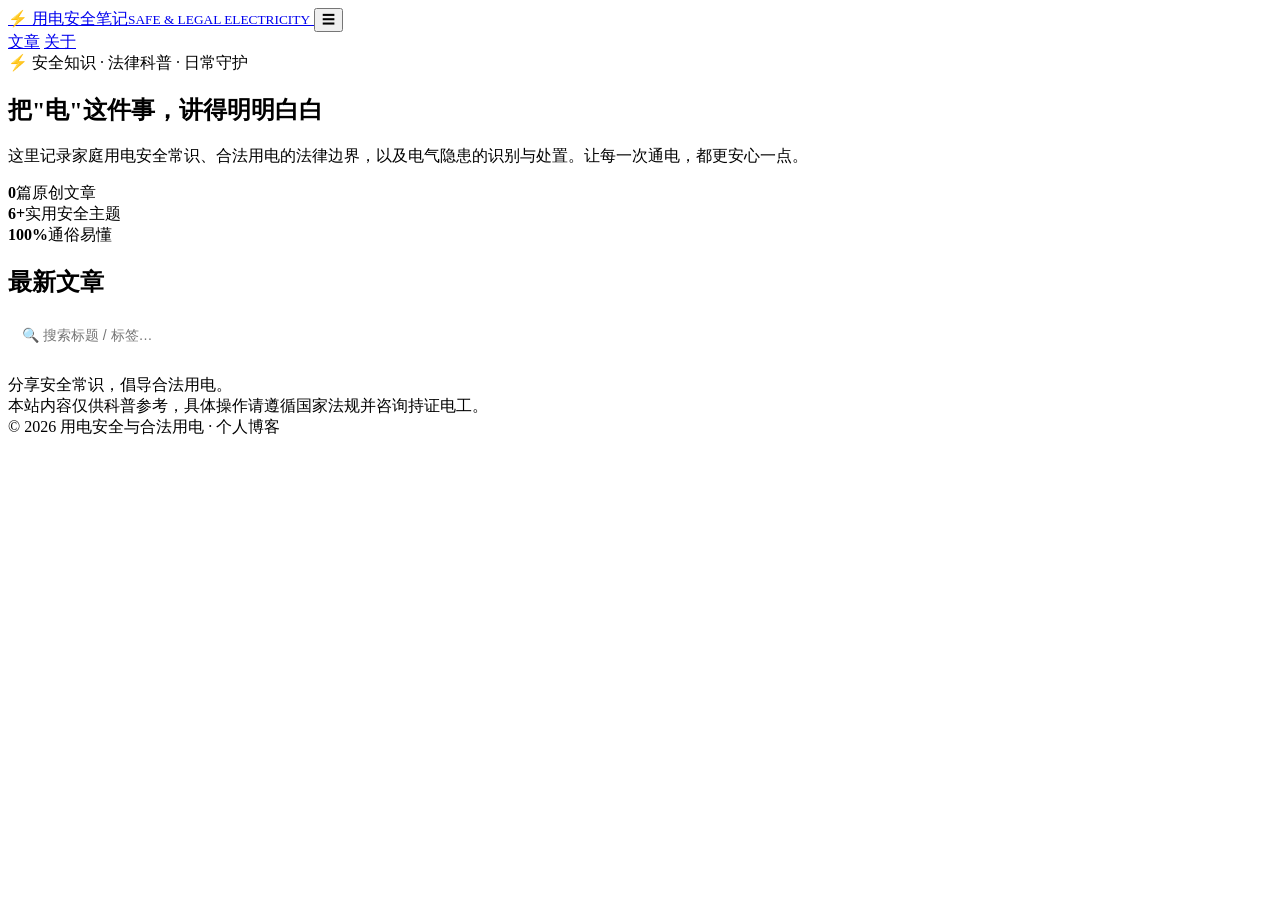
==== index.html @ 0af5bb48 "add index.html (via API)" ====
<!DOCTYPE html>
<html lang="zh-CN">
<head>
  <meta charset="UTF-8" />
  <meta name="viewport" content="width=device-width, initial-scale=1.0" />
  <title>用电安全与合法用电 · 个人博客</title>
  <meta name="description" content="专注家庭用电安全、合法用电与电气隐患排查的个人博客。" />
  <link rel="stylesheet" href="css/style.css" />
</head>
<body>
  <!-- 顶部导航 -->
  <header class="site-header">
    <div class="wrap nav">
      <a class="brand" href="index.html">
        <span class="logo">⚡</span>
        <span>用电安全笔记<small>SAFE &amp; LEGAL ELECTRICITY</small></span>
      </a>
      <button class="nav-toggle" aria-label="菜单">☰</button>
      <nav class="nav-links">
        <a href="index.html" class="active">文章</a>
        <a href="about.html">关于</a>
      </nav>
    </div>
  </header>

  <!-- Hero -->
  <section class="hero">
    <div class="wrap">
      <span class="badge">⚡ 安全知识 · 法律科普 · 日常守护</span>
      <h1>把"电"这件事，讲得明明白白</h1>
      <p>这里记录家庭用电安全常识、合法用电的法律边界，以及电气隐患的识别与处置。让每一次通电，都更安心一点。</p>
      <div class="hero-stats">
        <div><b id="article-count">0</b><span>篇原创文章</span></div>
        <div><b>6+</b><span>实用安全主题</span></div>
        <div><b>100%</b><span>通俗易懂</span></div>
      </div>
    </div>
  </section>

  <!-- 文章列表 -->
  <main class="section wrap">
    <div class="section-head">
      <h2><span class="bar"></span>最新文章</h2>
      <input id="search-input" type="search" placeholder="🔍 搜索标题 / 标签…"
        style="padding:9px 14px;border:1px solid var(--line);border-radius:999px;width:240px;font-size:14px;outline:none;" />
    </div>

    <div id="tag-bar" class="tag-bar"></div>
    <div id="card-grid" class="card-grid"></div>
  </main>

  <!-- 页脚 -->
  <footer class="site-footer">
    <div class="wrap">
      <div>
        <div style="font-weight:800;font-size:17px;color:#fff;">用电安全笔记</div>
        <div class="small">分享安全常识，倡导合法用电。</div>
      </div>
      <div class="small">
        本站内容仅供科普参考，具体操作请遵循国家法规并咨询持证电工。<br />
        © 2026 用电安全与合法用电 · 个人博客
      </div>
    </div>
  </footer>

  <script src="js/marked.min.js"></script>
  <script src="js/articles.js"></script>
  <script src="js/app.js"></script>
</body>
</html>
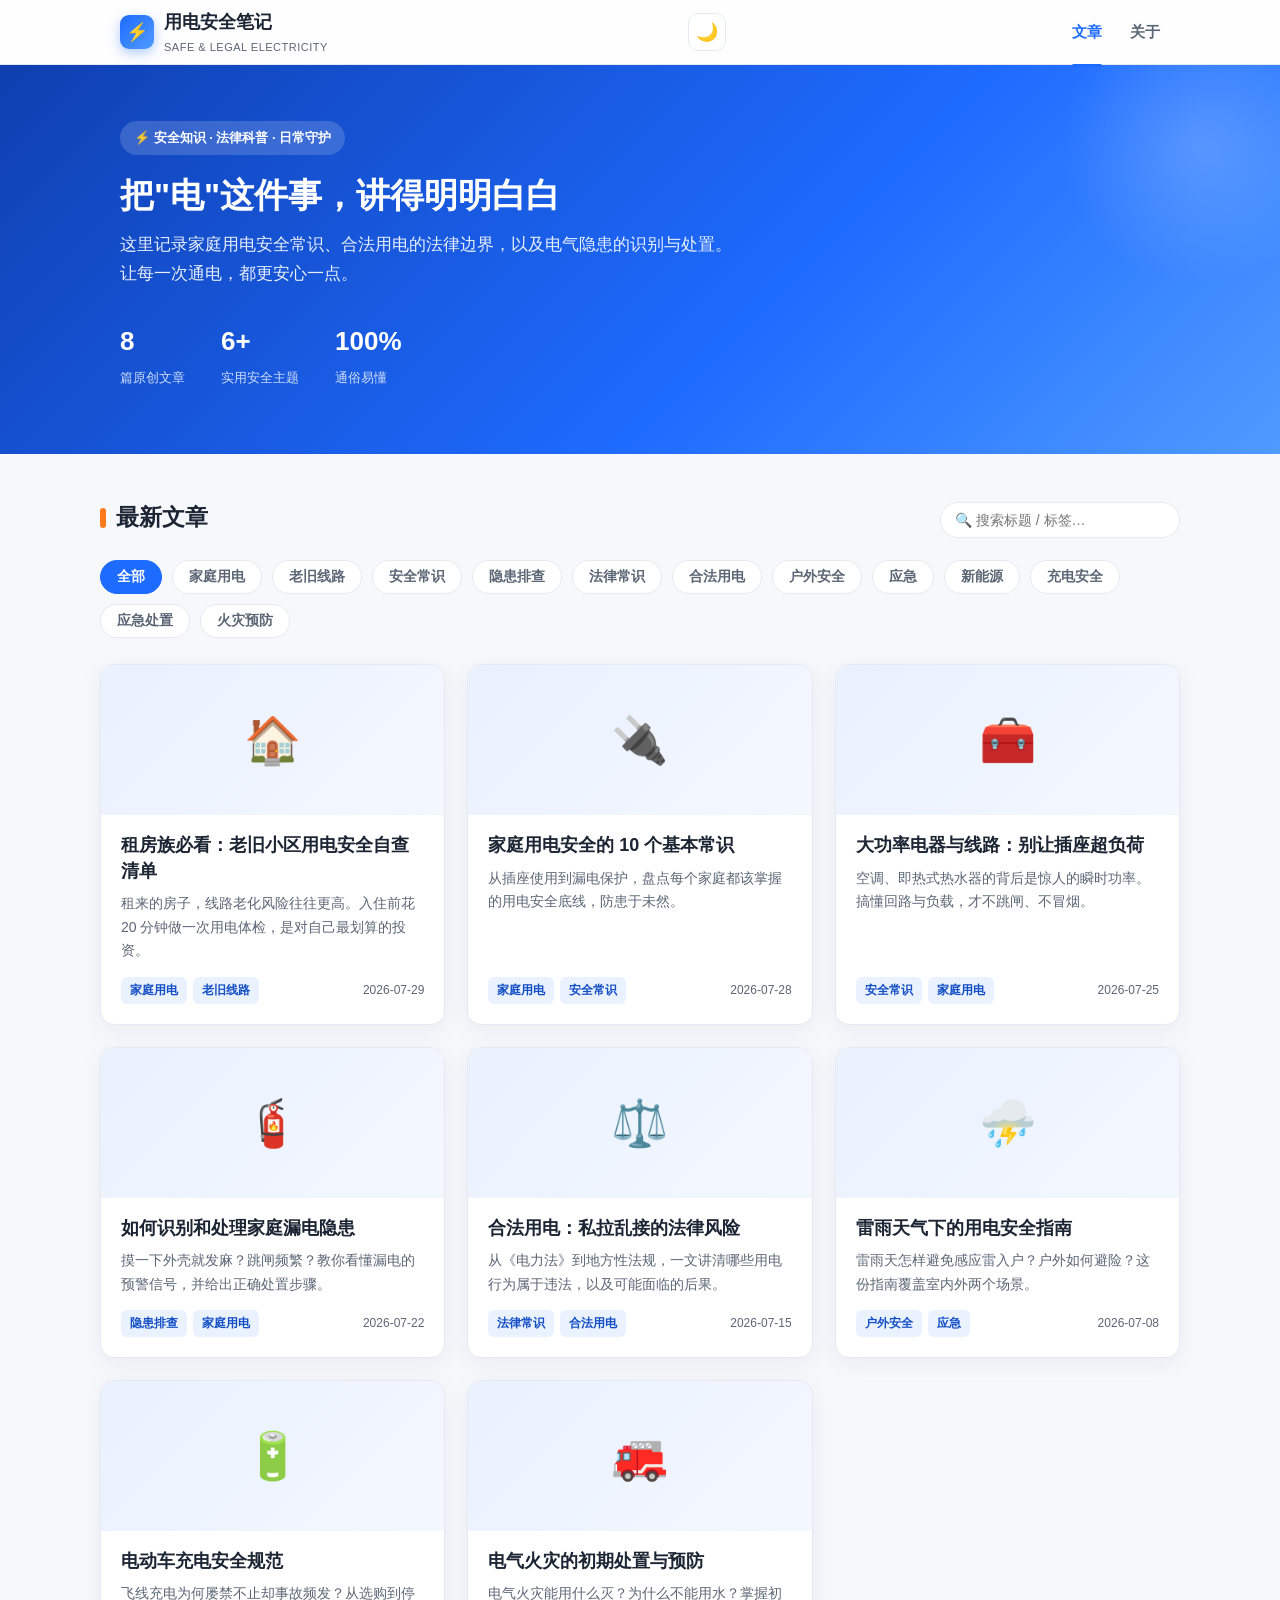
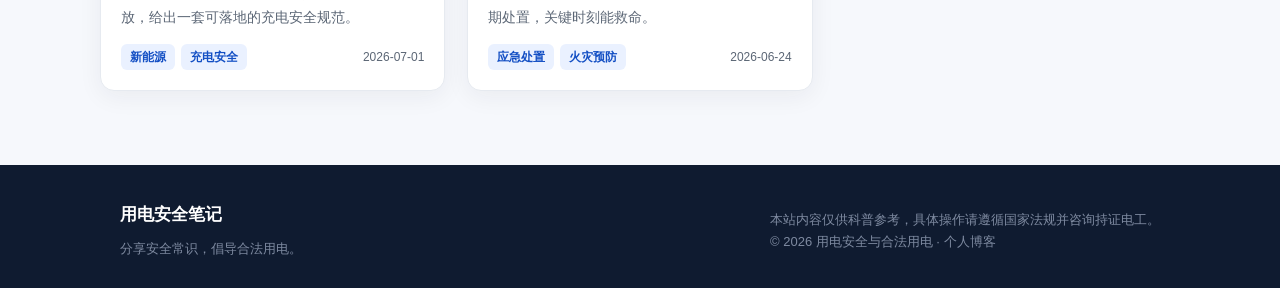
==== commit 6fd1901e: "feat: 暗色模式 + Giscus 评论区 + 2 篇新文章" ====
--- a/index.html
+++ b/index.html
@@ -16,6 +16,7 @@
         <span>用电安全笔记<small>SAFE &amp; LEGAL ELECTRICITY</small></span>
       </a>
       <button class="nav-toggle" aria-label="菜单">☰</button>
+      <button class="theme-toggle" aria-label="切换主题">🌙</button>
       <nav class="nav-links">
         <a href="index.html" class="active">文章</a>
         <a href="about.html">关于</a>
--- a/css/style.css
+++ b/css/style.css
@@ -0,0 +1,305 @@
+/* ===========================================================
+   用电安全与合法用电 · 个人博客样式
+   配色：电光蓝(主) / 警示橙(强调) / 浅灰底
+   =========================================================== */
+
+:root {
+  --blue: #1e6bff;
+  --blue-dark: #134fc4;
+  --blue-soft: #eaf1ff;
+  --orange: #ff7a1a;
+  --orange-soft: #fff1e6;
+  --ink: #1c2533;
+  --ink-soft: #5b6675;
+  --line: #e6eaf0;
+  --bg: #f6f8fc;
+  --card: #ffffff;
+  --radius: 14px;
+  --shadow: 0 6px 24px rgba(28, 37, 51, 0.06);
+  --shadow-hover: 0 12px 36px rgba(30, 107, 255, 0.14);
+  --maxw: 1080px;
+  --code-bg: #f1f4f9;
+}
+
+* { box-sizing: border-box; }
+
+html { scroll-behavior: smooth; }
+
+body {
+  margin: 0;
+  font-family: -apple-system, BlinkMacSystemFont, "Segoe UI", "PingFang SC",
+    "Hiragino Sans GB", "Microsoft YaHei", sans-serif;
+  color: var(--ink);
+  background: var(--bg);
+  line-height: 1.7;
+  -webkit-font-smoothing: antialiased;
+}
+
+a { color: var(--blue); text-decoration: none; }
+a:hover { text-decoration: underline; }
+
+img { max-width: 100%; display: block; }
+
+.wrap { max-width: var(--maxw); margin: 0 auto; padding: 0 20px; }
+
+/* ----------------------- 顶部导航 ----------------------- */
+.site-header {
+  position: sticky;
+  top: 0;
+  z-index: 50;
+  background: rgba(255, 255, 255, 0.86);
+  backdrop-filter: saturate(160%) blur(10px);
+  border-bottom: 1px solid var(--line);
+}
+.nav {
+  display: flex;
+  align-items: center;
+  justify-content: space-between;
+  height: 64px;
+}
+.brand {
+  display: flex;
+  align-items: center;
+  gap: 10px;
+  font-weight: 800;
+  font-size: 18px;
+  color: var(--ink);
+}
+.brand:hover { text-decoration: none; }
+.brand .logo {
+  width: 34px; height: 34px;
+  border-radius: 9px;
+  background: linear-gradient(135deg, var(--blue), #4f9bff);
+  display: grid; place-items: center;
+  color: #fff; font-size: 18px;
+  box-shadow: 0 4px 12px rgba(30, 107, 255, 0.35);
+}
+.brand small { display:block; font-size: 11px; font-weight: 500; color: var(--ink-soft); letter-spacing: .5px; }
+
+.nav-links { display: flex; gap: 28px; align-items: center; }
+.nav-links a {
+  color: var(--ink-soft);
+  font-weight: 600;
+  font-size: 15px;
+  position: relative;
+}
+.nav-links a.active, .nav-links a:hover { color: var(--blue); text-decoration: none; }
+.nav-links a.active::after {
+  content: ""; position: absolute; left: 0; right: 0; bottom: -22px;
+  height: 3px; border-radius: 3px; background: var(--blue);
+}
+.nav-toggle { display: none; background: none; border: 0; font-size: 24px; cursor: pointer; color: var(--ink); }
+
+/* ----------------------- Hero ----------------------- */
+.hero {
+  background: linear-gradient(135deg, #0f3fb0 0%, #1e6bff 60%, #4f9bff 100%);
+  color: #fff;
+  padding: 56px 0 64px;
+  position: relative;
+  overflow: hidden;
+}
+.hero::after {
+  content: ""; position: absolute; right: -60px; top: -60px;
+  width: 280px; height: 280px; border-radius: 50%;
+  background: radial-gradient(circle, rgba(255,255,255,.18), transparent 70%);
+}
+.hero h1 { font-size: 34px; margin: 0 0 14px; font-weight: 800; line-height: 1.3; }
+.hero p { font-size: 17px; max-width: 620px; color: rgba(255,255,255,.9); margin: 0; }
+.hero .badge {
+  display: inline-flex; align-items: center; gap: 8px;
+  background: rgba(255,255,255,.16); padding: 6px 14px; border-radius: 999px;
+  font-size: 13px; margin-bottom: 18px; font-weight: 600;
+}
+.hero-stats { display: flex; gap: 36px; margin-top: 30px; flex-wrap: wrap; }
+.hero-stats div { }
+.hero-stats b { display: block; font-size: 26px; font-weight: 800; }
+.hero-stats span { font-size: 13px; color: rgba(255,255,255,.8); }
+
+/* ----------------------- 区块标题 ----------------------- */
+.section { padding: 44px 0; }
+.section-head {
+  display: flex; align-items: baseline; justify-content: space-between;
+  margin-bottom: 22px; flex-wrap: wrap; gap: 12px;
+}
+.section-head h2 { font-size: 23px; margin: 0; font-weight: 800; }
+.section-head h2 .bar {
+  display: inline-block; width: 6px; height: 20px; border-radius: 4px;
+  background: var(--orange); margin-right: 10px; vertical-align: -3px;
+}
+
+/* ----------------------- 标签筛选 ----------------------- */
+.tag-bar { display: flex; flex-wrap: wrap; gap: 10px; margin-bottom: 26px; }
+.tag-chip {
+  border: 1px solid var(--line); background: var(--card);
+  color: var(--ink-soft); padding: 7px 16px; border-radius: 999px;
+  font-size: 14px; font-weight: 600; cursor: pointer; transition: .18s;
+}
+.tag-chip:hover { border-color: var(--blue); color: var(--blue); }
+.tag-chip.active { background: var(--blue); color: #fff; border-color: var(--blue); }
+
+/* ----------------------- 文章卡片 ----------------------- */
+.card-grid {
+  display: grid;
+  grid-template-columns: repeat(auto-fill, minmax(320px, 1fr));
+  gap: 22px;
+}
+.card {
+  background: var(--card); border-radius: var(--radius); overflow: hidden;
+  box-shadow: var(--shadow); border: 1px solid var(--line);
+  display: flex; flex-direction: column; transition: .2s;
+}
+.card:hover { transform: translateY(-4px); box-shadow: var(--shadow-hover); }
+.card .thumb {
+  height: 150px; display: grid; place-items: center; font-size: 46px;
+  background: linear-gradient(135deg, var(--blue-soft), #f3f7ff);
+  color: var(--blue);
+}
+.card .body { padding: 18px 20px 20px; display: flex; flex-direction: column; flex: 1; }
+.card h3 { margin: 0 0 8px; font-size: 18px; line-height: 1.4; }
+.card h3 a { color: var(--ink); }
+.card h3 a:hover { color: var(--blue); text-decoration: none; }
+.card .excerpt { color: var(--ink-soft); font-size: 14px; margin: 0 0 14px; flex: 1; }
+.card .meta { display: flex; align-items: center; justify-content: space-between; gap: 10px; }
+.card .tags { display: flex; flex-wrap: wrap; gap: 6px; }
+.mini-tag {
+  font-size: 12px; color: var(--blue-dark); background: var(--blue-soft);
+  padding: 3px 9px; border-radius: 6px; font-weight: 600;
+}
+.card .date { font-size: 12px; color: var(--ink-soft); white-space: nowrap; }
+
+.empty {
+  text-align: center; color: var(--ink-soft); padding: 50px 0; font-size: 15px;
+}
+
+/* ----------------------- 文章详情 ----------------------- */
+.article-header { padding: 38px 0 22px; border-bottom: 1px solid var(--line); }
+.article-header .tags { margin-bottom: 12px; display: flex; gap: 8px; flex-wrap: wrap; }
+.article-header h1 { font-size: 30px; margin: 0 0 12px; line-height: 1.35; font-weight: 800; }
+.article-header .meta-info { color: var(--ink-soft); font-size: 14px; display: flex; gap: 18px; flex-wrap: wrap; }
+
+.article-body {
+  background: var(--card);
+  border: 1px solid var(--line);
+  border-radius: var(--radius);
+  padding: 34px 40px;
+  margin: 26px 0 40px;
+  box-shadow: var(--shadow);
+  font-size: 16px;
+}
+/* Markdown 排版 */
+.article-body h1, .article-body h2, .article-body h3 {
+  margin: 28px 0 14px; line-height: 1.4; font-weight: 800;
+}
+.article-body h2 { font-size: 23px; padding-left: 12px; border-left: 4px solid var(--orange); }
+.article-body h3 { font-size: 19px; }
+.article-body p { margin: 14px 0; }
+.article-body ul, .article-body ol { padding-left: 24px; margin: 14px 0; }
+.article-body li { margin: 7px 0; }
+.article-body blockquote {
+  margin: 18px 0; padding: 14px 18px; border-left: 4px solid var(--blue);
+  background: var(--blue-soft); border-radius: 0 10px 10px 0; color: var(--ink-soft);
+}
+.article-body code {
+  background: var(--code-bg); padding: 2px 7px; border-radius: 6px;
+  font-family: "SFMono-Regular", Consolas, monospace; font-size: 14px; color: #d6336c;
+}
+.article-body pre {
+  background: #1c2533; color: #e6edf3; padding: 18px 20px; border-radius: 12px;
+  overflow-x: auto; font-size: 14px; line-height: 1.6;
+}
+.article-body pre code { background: none; color: inherit; padding: 0; }
+.article-body table { border-collapse: collapse; width: 100%; margin: 18px 0; font-size: 14px; }
+.article-body th, .article-body td { border: 1px solid var(--line); padding: 10px 12px; text-align: left; }
+.article-body th { background: var(--blue-soft); }
+.article-body img { border-radius: 10px; margin: 16px 0; }
+.article-body hr { border: 0; border-top: 1px solid var(--line); margin: 26px 0; }
+
+.callout {
+  display: flex; gap: 12px; background: var(--orange-soft);
+  border: 1px solid #ffd9b3; border-radius: 12px; padding: 14px 16px;
+  margin: 18px 0; font-size: 14.5px; color: #8a4b12;
+}
+.callout .ic { font-size: 20px; line-height: 1.3; }
+
+.back-link { display: inline-flex; align-items: center; gap: 6px; font-weight: 600; margin-bottom: 10px; }
+
+/* ----------------------- 关于页 ----------------------- */
+.about-grid { display: grid; grid-template-columns: 1fr 1.4fr; gap: 34px; align-items: start; }
+.about-card {
+  background: var(--card); border: 1px solid var(--line); border-radius: var(--radius);
+  padding: 28px; box-shadow: var(--shadow); text-align: center;
+}
+.about-card .avatar {
+  width: 96px; height: 96px; border-radius: 50%; margin: 0 auto 16px;
+  background: linear-gradient(135deg, var(--blue), #4f9bff); color: #fff;
+  display: grid; place-items: center; font-size: 40px; font-weight: 800;
+}
+.about-card h3 { margin: 6px 0 4px; font-size: 20px; }
+.about-card .role { color: var(--orange); font-weight: 700; font-size: 14px; margin-bottom: 14px; }
+.about-card .contact { font-size: 14px; color: var(--ink-soft); }
+.about-content h2 { font-size: 22px; margin-top: 0; }
+.about-content p { color: var(--ink-soft); }
+.about-content .principle {
+  display: grid; grid-template-columns: repeat(auto-fit, minmax(180px,1fr)); gap: 14px; margin-top: 18px;
+}
+.about-content .principle .item {
+  background: var(--blue-soft); border-radius: 12px; padding: 16px;
+}
+.about-content .principle .item b { display: block; color: var(--blue-dark); margin-bottom: 4px; }
+
+/* ----------------------- 页脚 ----------------------- */
+.site-footer {
+  background: #0f1b30; color: #c7d0e0; margin-top: 30px; padding: 36px 0 28px;
+}
+.site-footer .wrap { display: flex; justify-content: space-between; flex-wrap: wrap; gap: 18px; }
+.site-footer a { color: #9fc0ff; }
+.site-footer .small { font-size: 13px; color: #7e8aa0; margin-top: 8px; }
+
+/* ----------------------- 响应式 ----------------------- */
+@media (max-width: 760px) {
+  .nav-links {
+    position: absolute; top: 64px; left: 0; right: 0;
+    background: #fff; flex-direction: column; gap: 0;
+    border-bottom: 1px solid var(--line); padding: 8px 0;
+    display: none;
+  }
+  .nav-links.open { display: flex; }
+  .nav-links a { padding: 12px 20px; }
+  .nav-links a.active::after { display: none; }
+  .nav-toggle { display: block; }
+  .hero h1 { font-size: 26px; }
+  .hero-stats { gap: 24px; }
+  .about-grid { grid-template-columns: 1fr; }
+  .article-body { padding: 22px 18px; }
+  .article-body h1 { font-size: 24px; }
+}
+
+/* ----------------------- 暗色模式 ----------------------- */
+.theme-toggle {
+  border: 1px solid var(--line); background: var(--card); color: var(--ink);
+  width: 38px; height: 38px; border-radius: 10px; cursor: pointer;
+  font-size: 18px; display: grid; place-items: center; transition: .18s; margin-left: 14px;
+}
+.theme-toggle:hover { border-color: var(--blue); }
+
+[data-theme="dark"] {
+  --blue: #4f9bff;
+  --blue-dark: #82b4ff;
+  --blue-soft: #16243d;
+  --orange: #ff9a4d;
+  --orange-soft: #3a2a18;
+  --ink: #e6edf3;
+  --ink-soft: #9aa7b8;
+  --line: #2a3548;
+  --bg: #0d1422;
+  --card: #161f30;
+  --shadow: 0 6px 24px rgba(0,0,0,0.4);
+  --shadow-hover: 0 12px 36px rgba(79,155,255,0.25);
+  --code-bg: #283447;
+}
+[data-theme="dark"] .site-header { background: rgba(13,20,34,0.86); }
+[data-theme="dark"] .nav-links { background: #161f30; }
+[data-theme="dark"] .callout { border-color: #5a3a1a; }
+[data-theme="dark"] #search-input { background: var(--card); color: var(--ink); }
+[data-theme="dark"] .hero { background: linear-gradient(135deg, #0a2a78 0%, #134fc4 60%, #2f6fd6 100%); }
+.giscus-box { margin-top: 8px; }
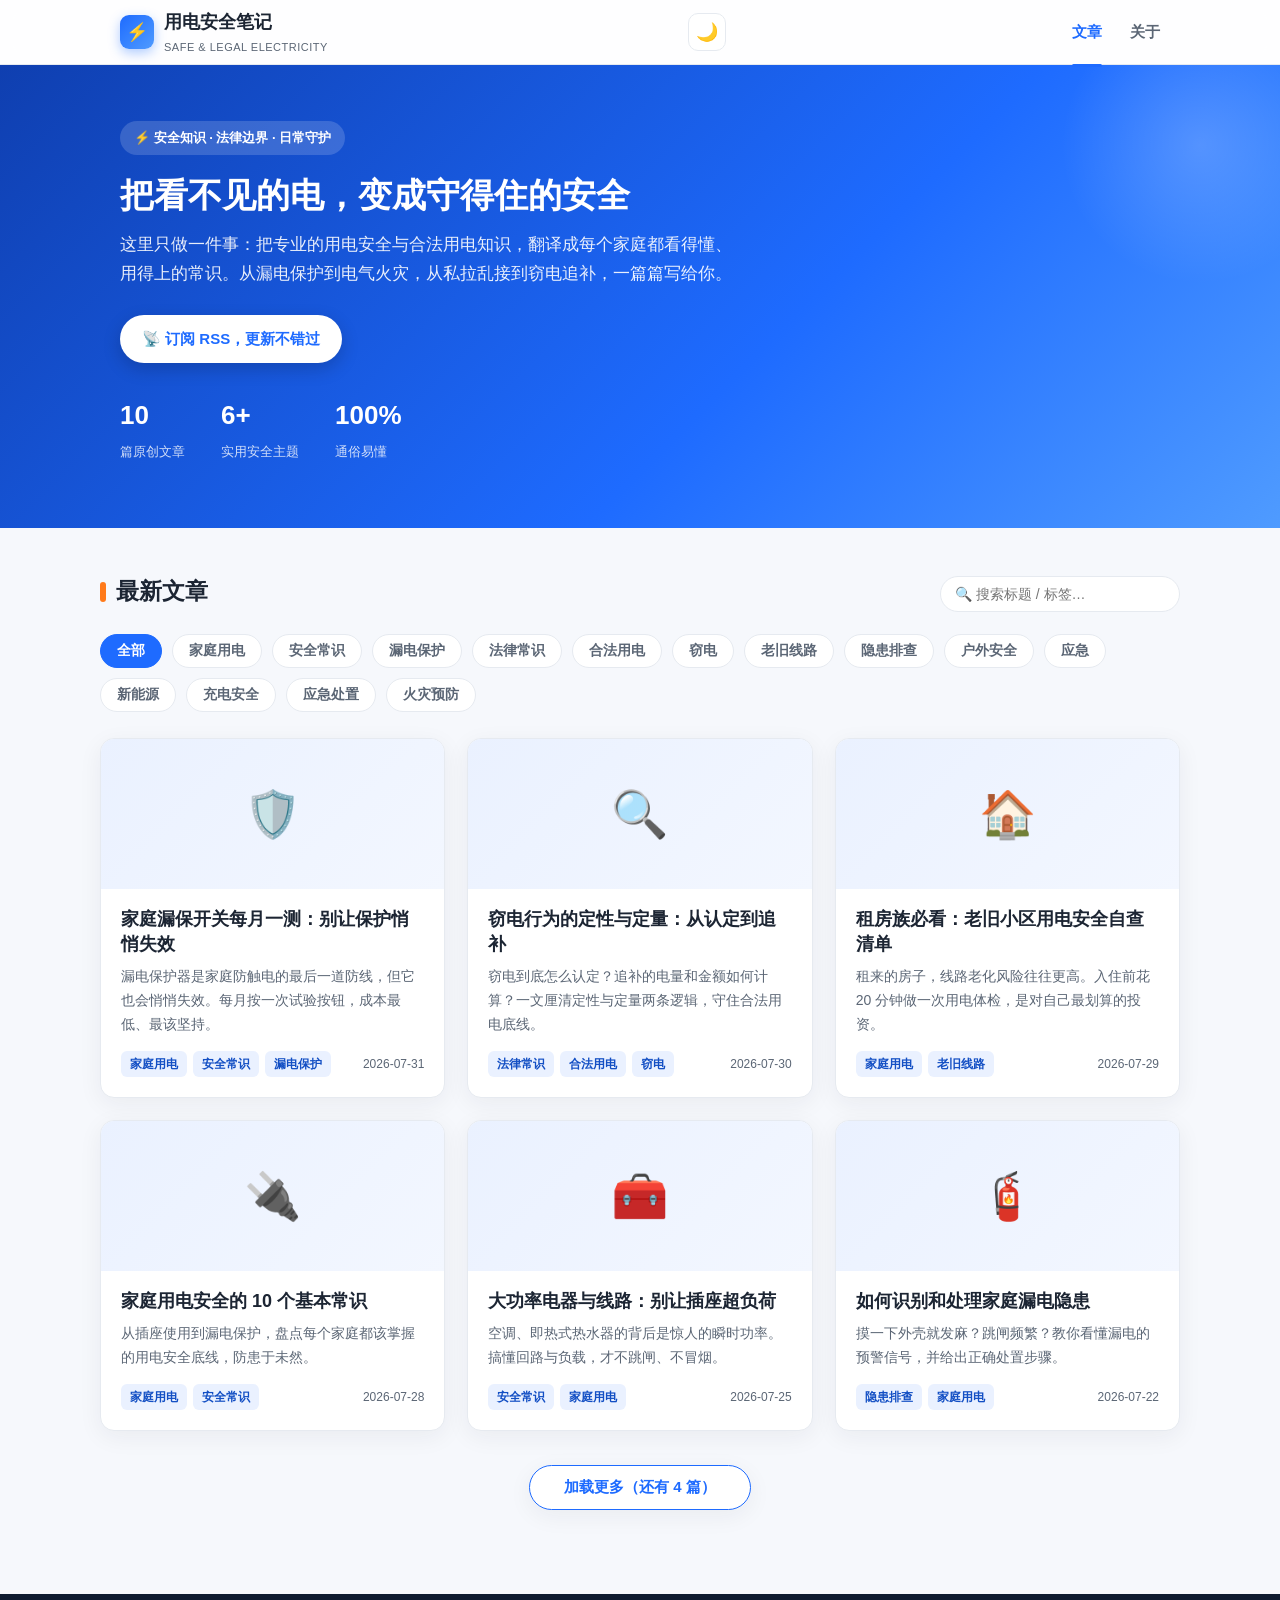
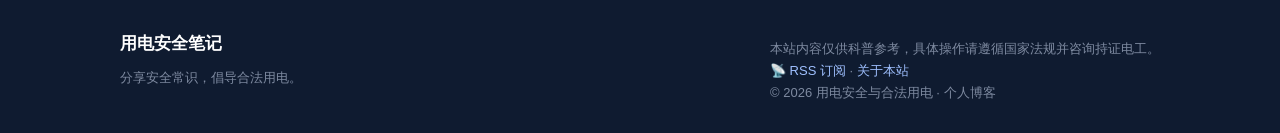
==== commit 38091b35: "更新博客：新增2篇+分页/搜索/RSS/Hero润色 (2026-07-31)" ====
--- a/index.html
+++ b/index.html
@@ -27,9 +27,10 @@
   <!-- Hero -->
   <section class="hero">
     <div class="wrap">
-      <span class="badge">⚡ 安全知识 · 法律科普 · 日常守护</span>
-      <h1>把"电"这件事，讲得明明白白</h1>
-      <p>这里记录家庭用电安全常识、合法用电的法律边界，以及电气隐患的识别与处置。让每一次通电，都更安心一点。</p>
+      <span class="badge">⚡ 安全知识 · 法律边界 · 日常守护</span>
+      <h1>把看不见的电，变成守得住的安全</h1>
+      <p>这里只做一件事：把专业的用电安全与合法用电知识，翻译成每个家庭都看得懂、用得上的常识。从漏电保护到电气火灾，从私拉乱接到窃电追补，一篇篇写给你。</p>
+      <a class="hero-rss" href="rss.xml">📡 订阅 RSS，更新不错过</a>
       <div class="hero-stats">
         <div><b id="article-count">0</b><span>篇原创文章</span></div>
         <div><b>6+</b><span>实用安全主题</span></div>
@@ -47,7 +48,11 @@
     </div>
 
     <div id="tag-bar" class="tag-bar"></div>
+    <div id="result-hint" class="result-hint"></div>
     <div id="card-grid" class="card-grid"></div>
+    <div class="load-more-wrap">
+      <button id="load-more" class="load-more">加载更多</button>
+    </div>
   </main>
 
   <!-- 页脚 -->
@@ -59,6 +64,7 @@
       </div>
       <div class="small">
         本站内容仅供科普参考，具体操作请遵循国家法规并咨询持证电工。<br />
+        <a href="rss.xml">📡 RSS 订阅</a> · <a href="about.html">关于本站</a><br />
         © 2026 用电安全与合法用电 · 个人博客
       </div>
     </div>
--- a/css/style.css
+++ b/css/style.css
@@ -303,3 +303,27 @@
 [data-theme="dark"] #search-input { background: var(--card); color: var(--ink); }
 [data-theme="dark"] .hero { background: linear-gradient(135deg, #0a2a78 0%, #134fc4 60%, #2f6fd6 100%); }
 .giscus-box { margin-top: 8px; }
+
+/* ----------------------- Hero RSS 订阅按钮 ----------------------- */
+.hero-rss {
+  display: inline-flex; align-items: center; gap: 8px;
+  margin-top: 26px; padding: 11px 22px; border-radius: 999px;
+  background: #fff; color: var(--blue); font-weight: 700; font-size: 15px;
+  box-shadow: 0 6px 18px rgba(0,0,0,.18); transition: .18s;
+}
+.hero-rss:hover { text-decoration: none; transform: translateY(-2px); box-shadow: 0 10px 26px rgba(0,0,0,.28); }
+
+/* ----------------------- 搜索结果提示 ----------------------- */
+.result-hint {
+  min-height: 20px; margin: -8px 0 18px; font-size: 14px; color: var(--ink-soft);
+}
+.result-hint:empty { display: none; }
+
+/* ----------------------- 加载更多 ----------------------- */
+.load-more-wrap { text-align: center; margin: 34px 0 10px; }
+.load-more {
+  border: 1px solid var(--blue); background: var(--card); color: var(--blue);
+  padding: 12px 34px; border-radius: 999px; font-size: 15px; font-weight: 700;
+  cursor: pointer; transition: .18s; box-shadow: var(--shadow);
+}
+.load-more:hover { background: var(--blue); color: #fff; }
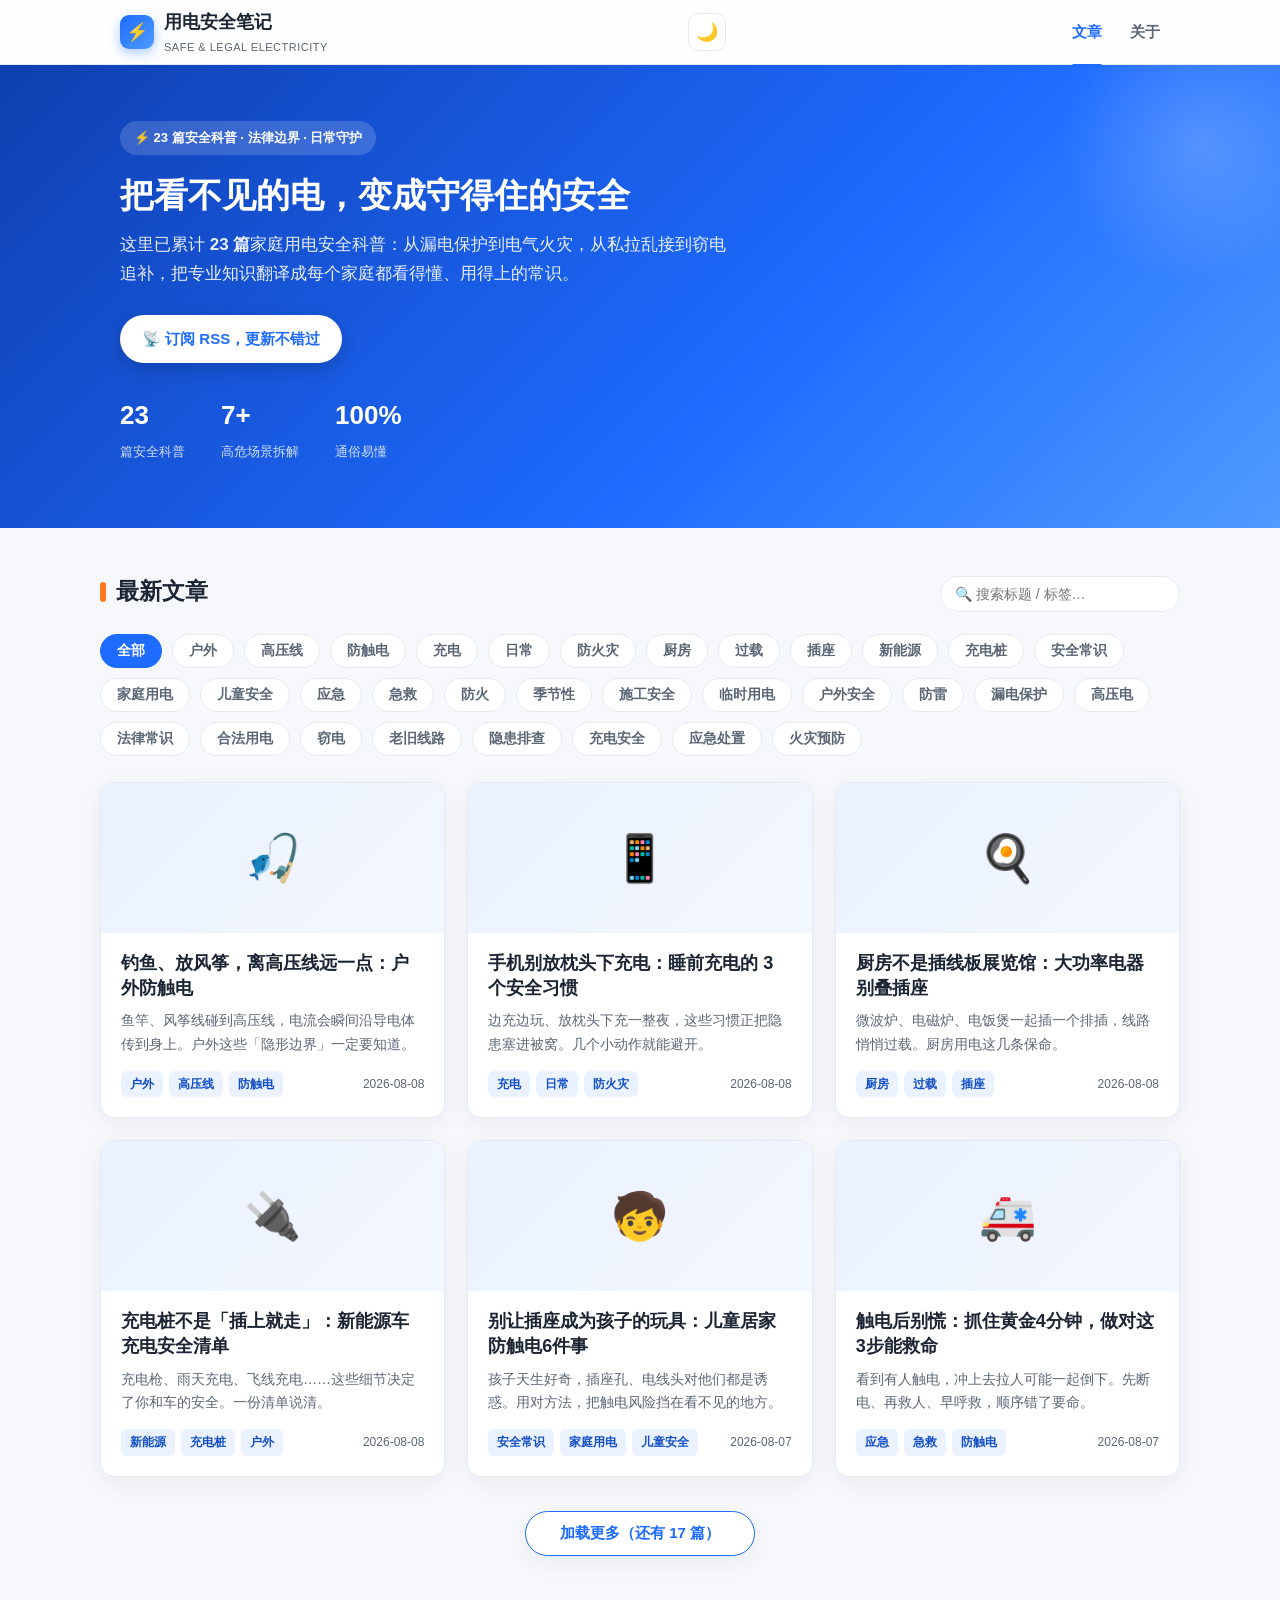
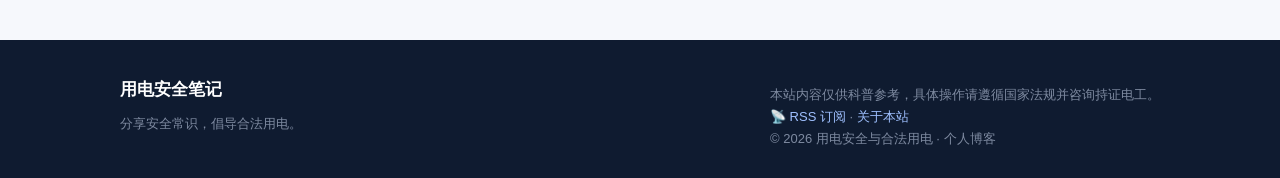
==== commit 907c1e18: "update hero copy: highlight 23 safety articles" ====
--- a/index.html
+++ b/index.html
@@ -27,13 +27,13 @@
   <!-- Hero -->
   <section class="hero">
     <div class="wrap">
-      <span class="badge">⚡ 安全知识 · 法律边界 · 日常守护</span>
+      <span class="badge">⚡ 23 篇安全科普 · 法律边界 · 日常守护</span>
       <h1>把看不见的电，变成守得住的安全</h1>
-      <p>这里只做一件事：把专业的用电安全与合法用电知识，翻译成每个家庭都看得懂、用得上的常识。从漏电保护到电气火灾，从私拉乱接到窃电追补，一篇篇写给你。</p>
+      <p>这里已累计 <b>23 篇</b>家庭用电安全科普：从漏电保护到电气火灾，从私拉乱接到窃电追补，把专业知识翻译成每个家庭都看得懂、用得上的常识。</p>
       <a class="hero-rss" href="rss.xml">📡 订阅 RSS，更新不错过</a>
       <div class="hero-stats">
-        <div><b id="article-count">0</b><span>篇原创文章</span></div>
-        <div><b>6+</b><span>实用安全主题</span></div>
+        <div><b id="article-count">0</b><span>篇安全科普</span></div>
+        <div><b>7+</b><span>高危场景拆解</span></div>
         <div><b>100%</b><span>通俗易懂</span></div>
       </div>
     </div>
